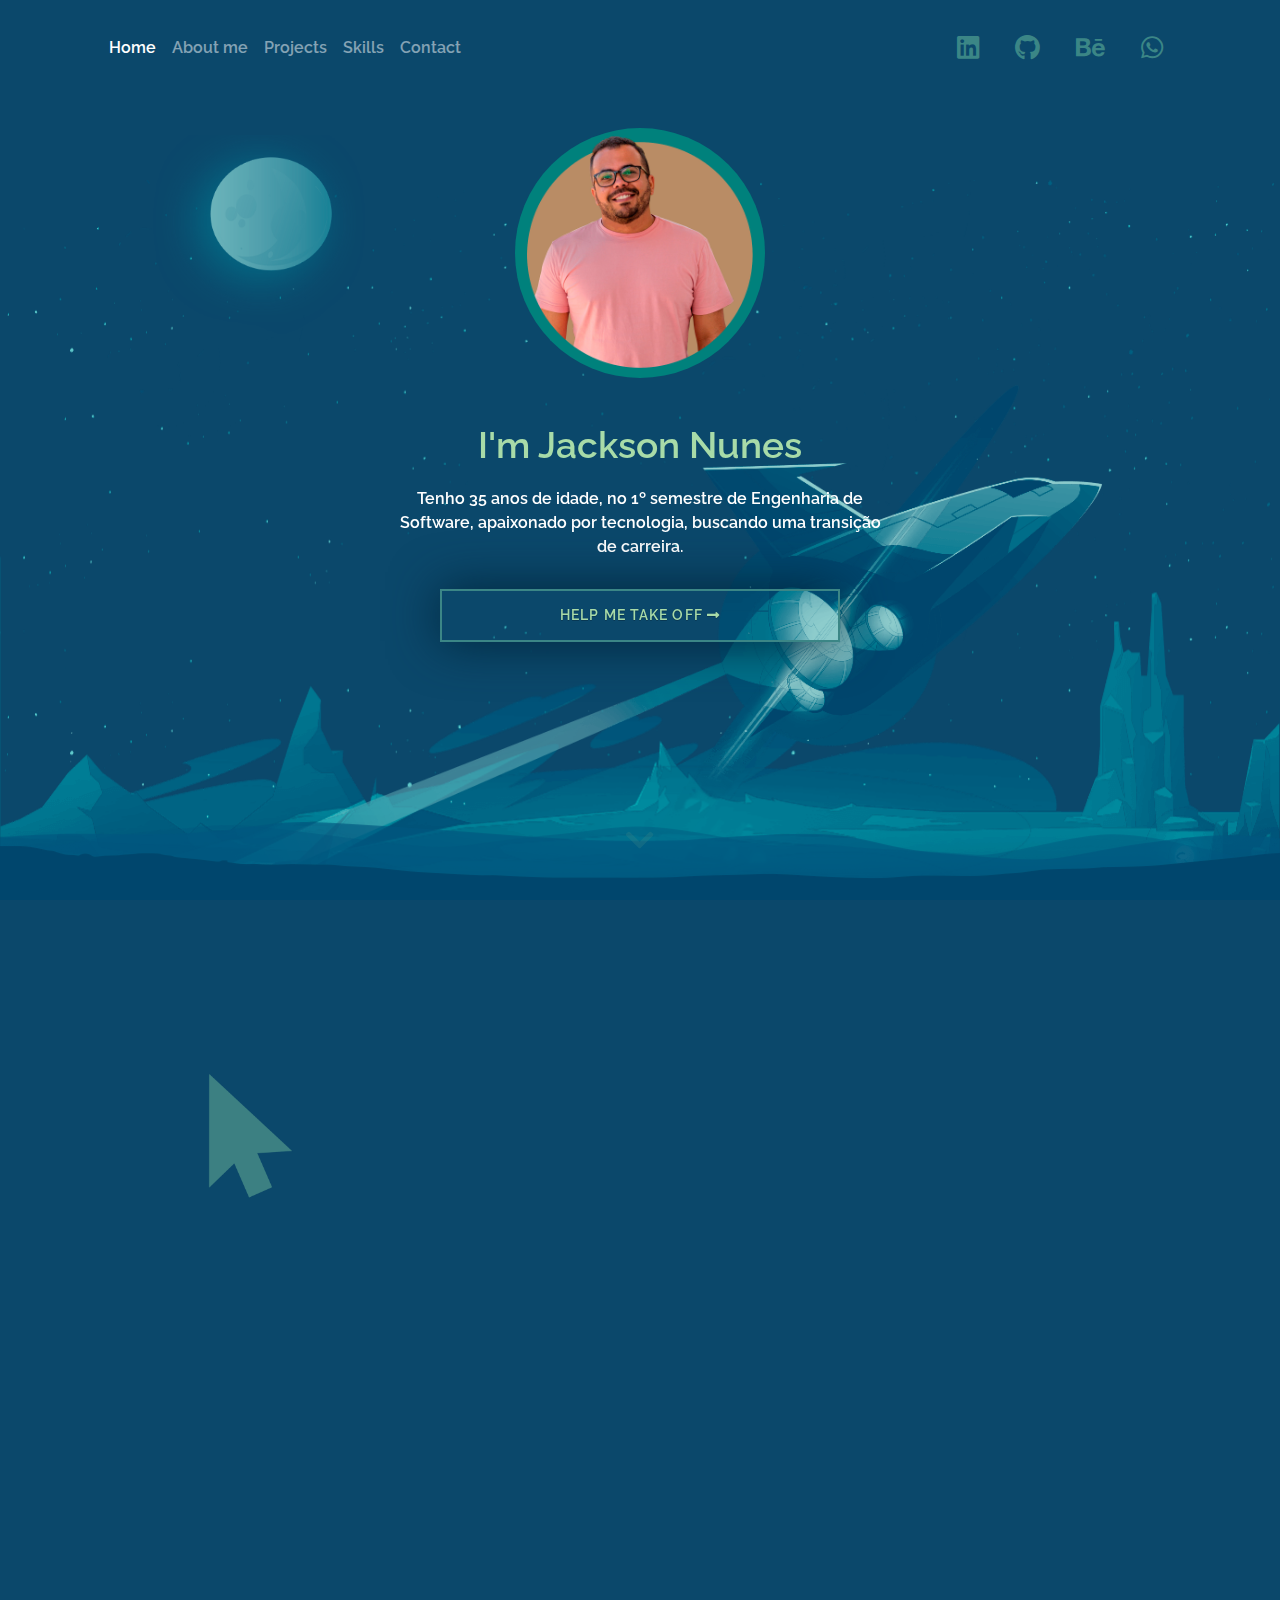
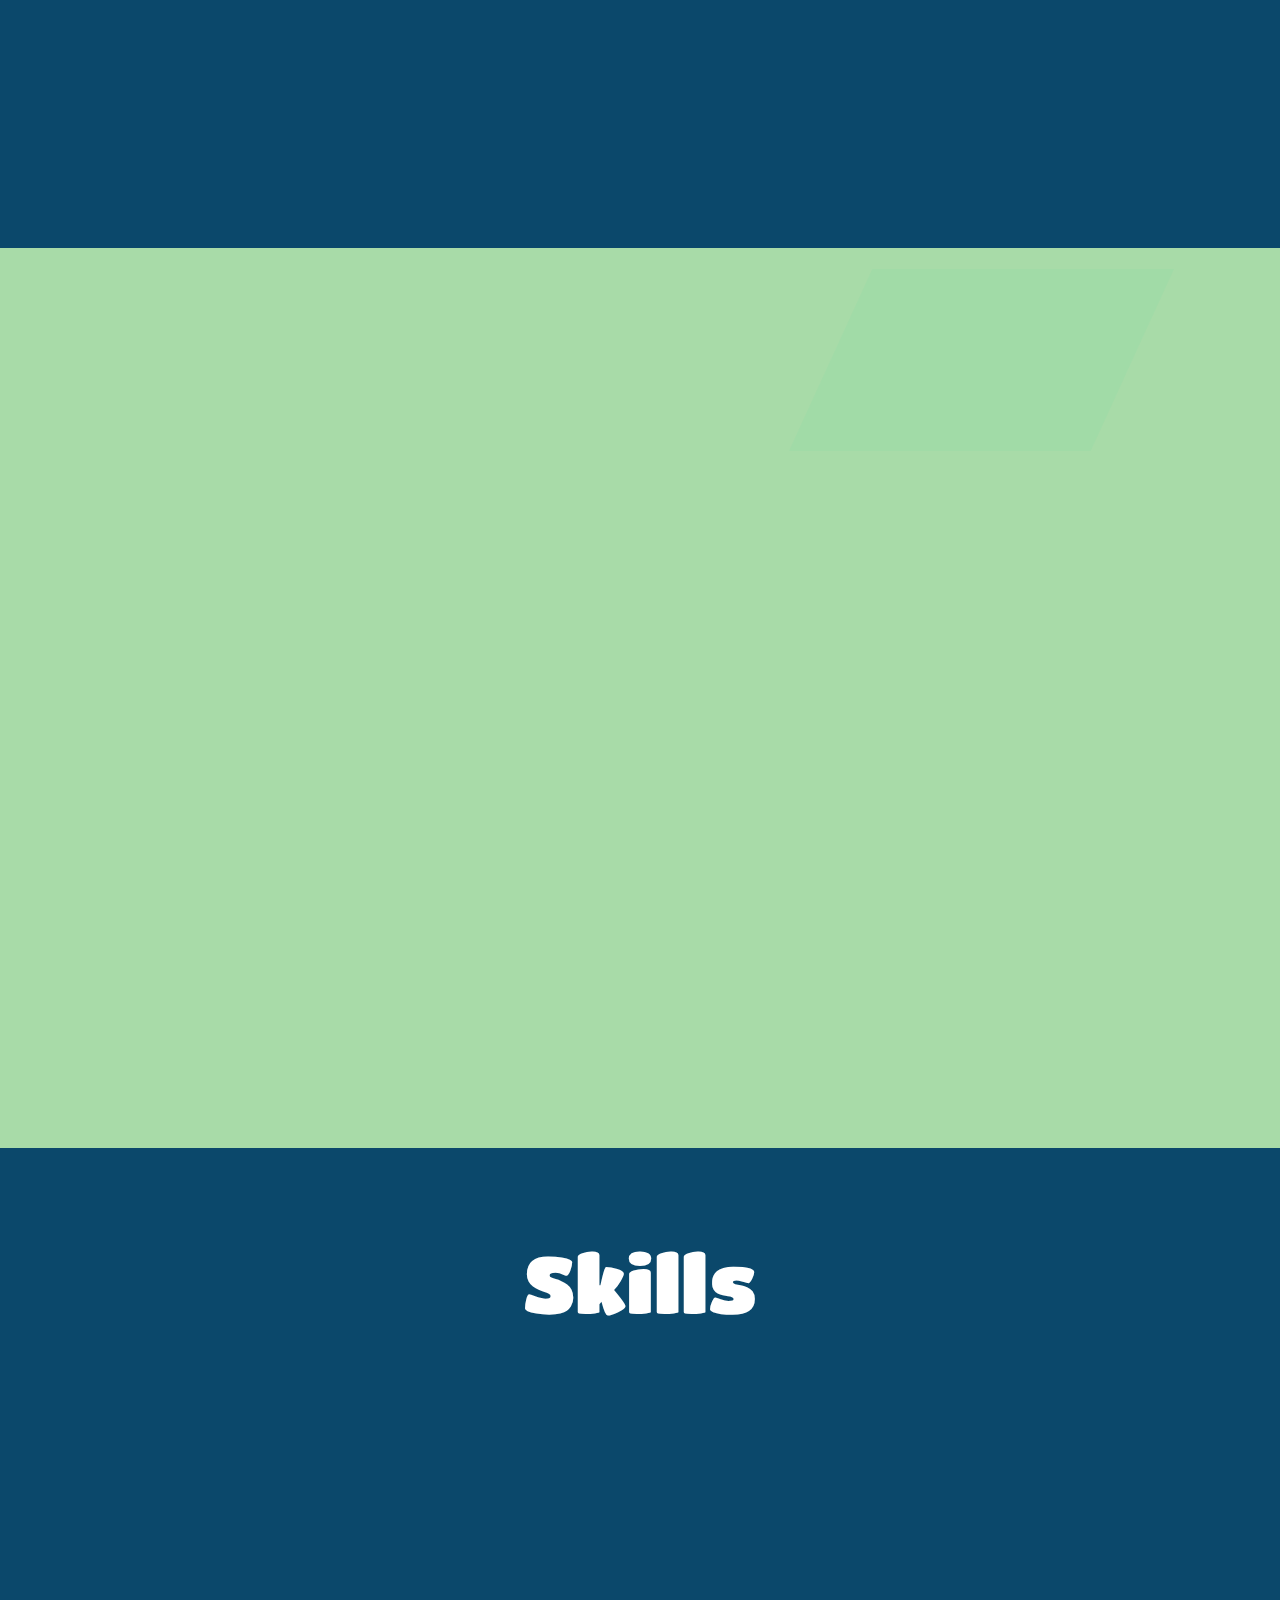
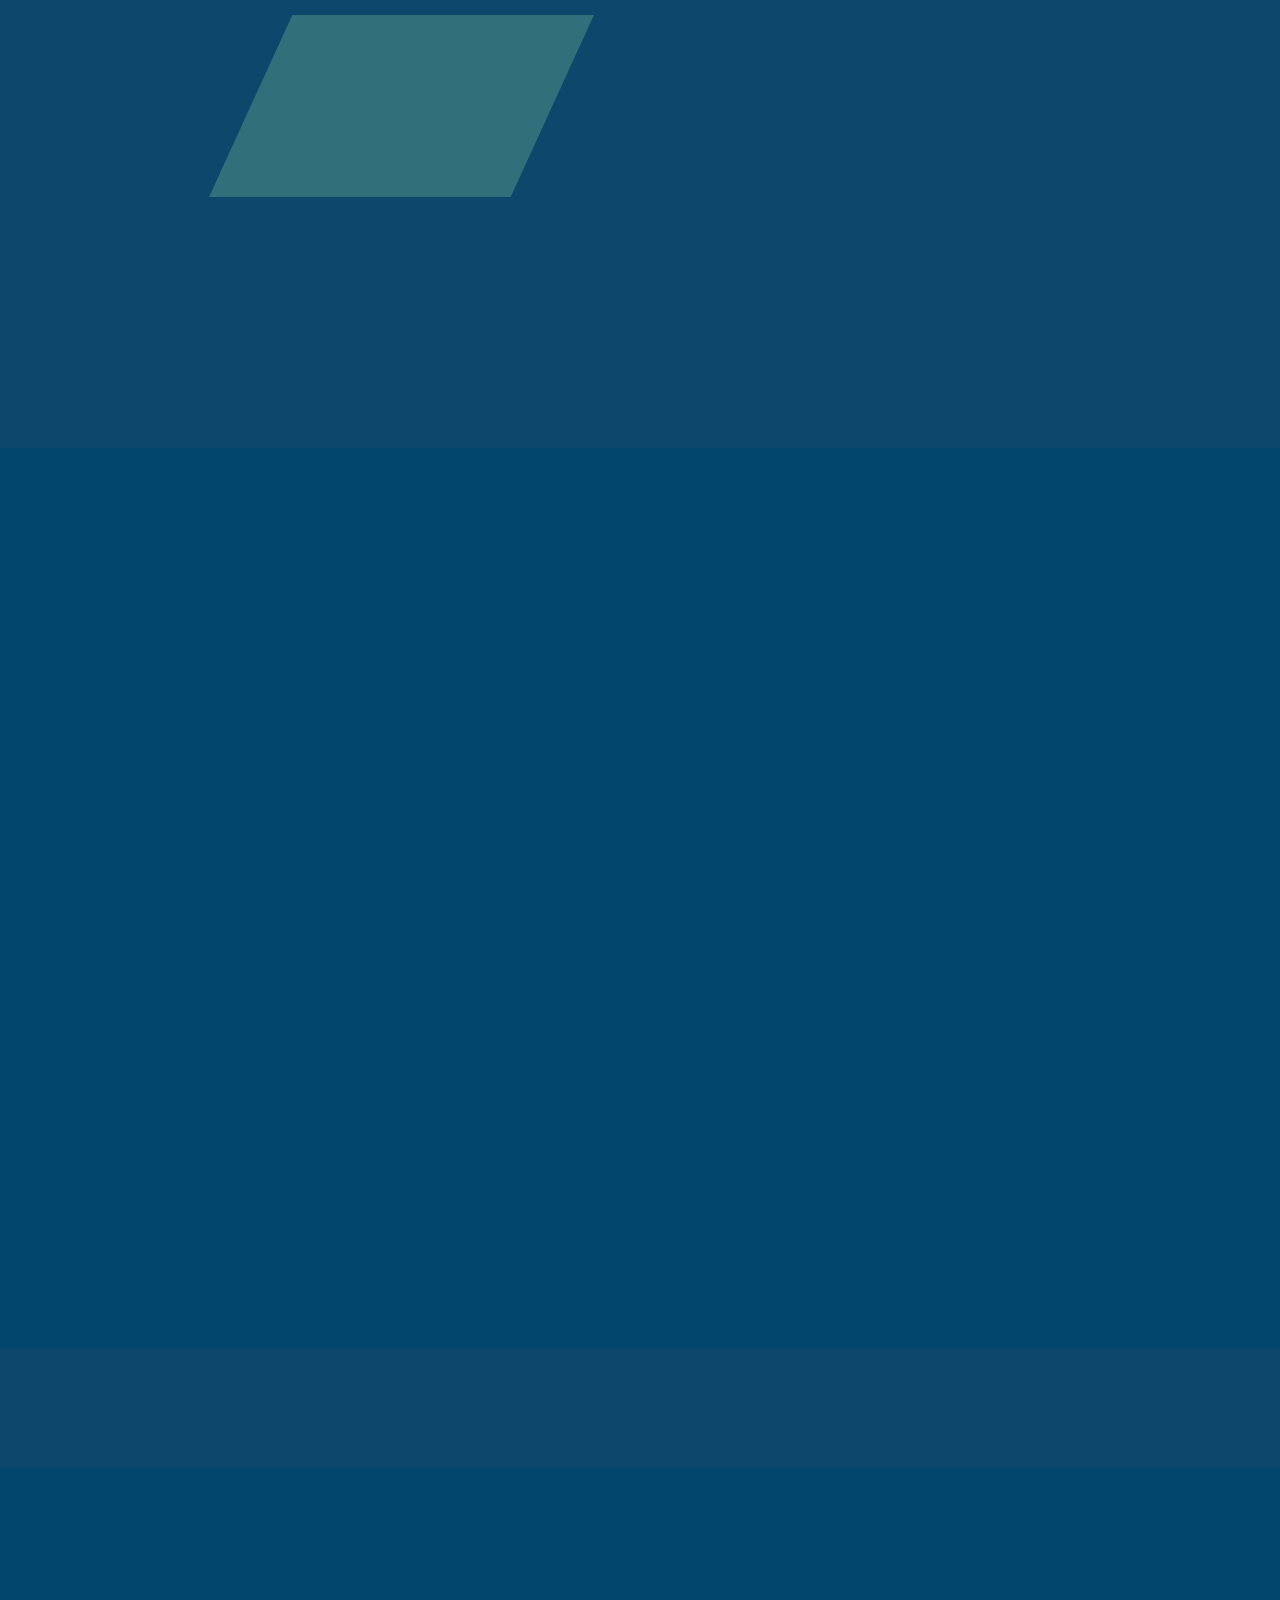
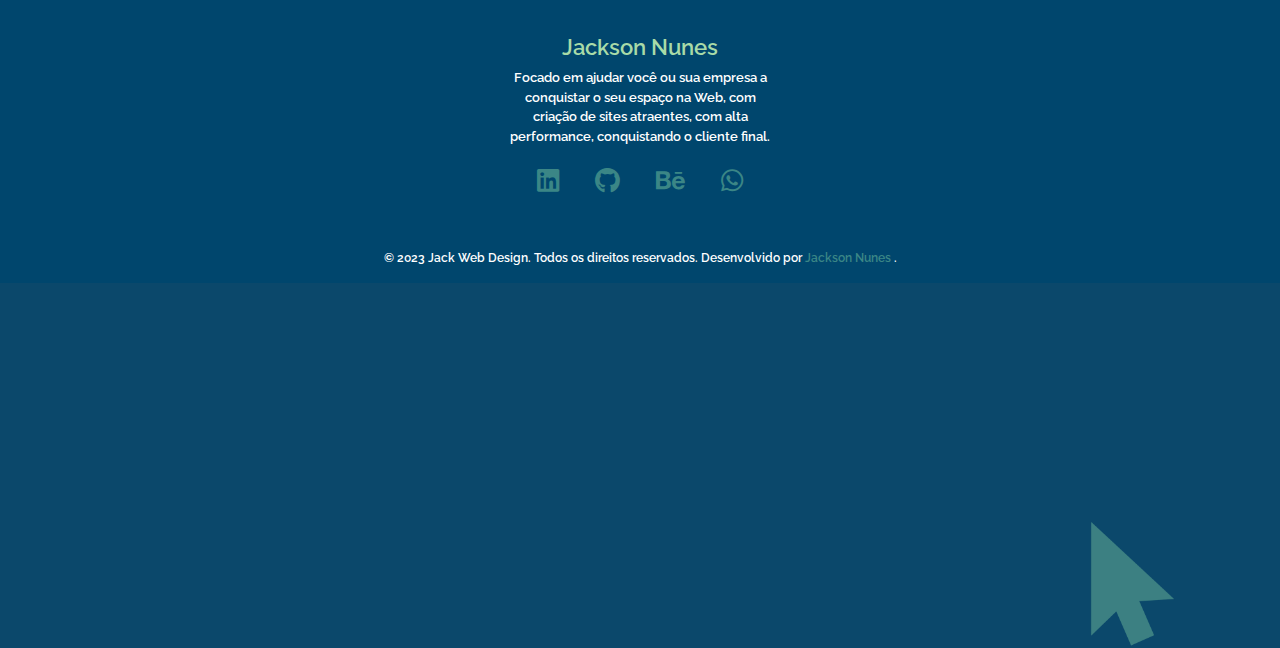
==== index.html @ c5bbc097 "Enviado projeto incial completo do site portfólio" ====
<!DOCTYPE html>
<html lang="pt-BR">

<head>
    <meta charset="UTF-8">
    <meta name="viewport" content="width=device-width, initial-scale=1, shrink-to-fit=no">
    <link rel='stylesheet' href='/assets/css/bootstrap.min.css' type='text/css' media='all' />
    <link rel='stylesheet' href='/assets/css/aos.css' type='text/css' media='all' />
    <link rel='stylesheet' href='/assets/css/style.css' type='text/css' media='all' />
    <link rel='stylesheet' href='/assets/css/all.css' type='text/css' media='all' />
    <script type='text/javascript' src='https://code.jquery.com/jquery-3.3.1.slim.min.js'></script>
    <title>Jackson Nunes - Engenharia de Software - Portfólio</title>
</head>

<body class="home">
    <header id="header" class="com-slider">
        <section class="menu-area">
            <div class="container">
                <nav class="navbar navbar-expand-lg navbar-dark justify-content-center">
                    <button class="navbar-toggler" type="button" data-toggle="collapse" data-target="#navbarNav" aria-controls="navbarNav" aria-expanded="false" aria-label="Alterna navegação">
                  <span class="navbar-toggler-icon"></span>
                </button>
                    <div class="collapse navbar-collapse" id="navbarNav">
                        <ul class="navbar-nav">
                            <li class="nav-item active">
                                <a class="nav-link" href="#">Home <span class="sr-only">(Página atual)</span></a>
                            </li>
                            <li class="nav-item">
                                <a class="nav-link" href="#aboutme">About me</a>
                            </li>
                            <li class="nav-item">
                                <a class="nav-link" href="#projects">Projects</a>
                            </li>
                            <li class="nav-item">
                                <a class="nav-link" href="#skills">Skills</a>
                            </li>
                            <li class="nav-item">
                                <a class="nav-link" href="#contact">Contact</a>
                            </li>
                        </ul>

                    </div>
                    <div class="social-bar text-center d-inline">
                        <a class="social-icons p-3" target="_blank" href="https://www.linkedin.com/in/jaconunes/" title="LinkedIn"><i class="fab fa-linkedin"></i></a>
                        <a class="social-icons p-3" target="_blank" href="https://github.com/jaconunes" title="GitHub"><i class="fab fa-github"></i></a>
                        <a class="social-icons p-3" target="_blank" href="https://www.behance.net/jacksonnunes1" title="Behance"><i class="fab fa-behance"></i></a>
                        <a class="social-icons p-3" target="_blank" href="https://api.whatsapp.com/send?phone=5548991606544&text=Ol%C3%A1!%20Estou%20vindo%20do%20seu%20site.%20Podemos%20conversar?" title="Whatsapp"><i class="fab fa-whatsapp"></i></a>
                    </div>
                </nav>
            </div>

        </section>
    </header>
    <section class="page-vh sec-elementos">
        <div class="container-fluid">
            <div class="row">
                <div class="texto-home">
                    <div class="img-perfil" data-aos="fade-down" data-aos-duration="2000">
                        <img src="/assets/images/perfil.jpg" alt="">
                    </div>
                    <div class="info-perfil text-center" data-aos="fade-top" data-aos-duration="2000">
                        <h2>I'm Jackson Nunes</h2>
                        <p>Tenho 35 anos de idade, no 1º semestre de Engenharia de Software, apaixonado por tecnologia, buscando uma transição de carreira.</p>
                        <a href="#contact" class="contactme-btn btn btn-sm animated-button dark thar-one">Help me take off <i
                            class="fas fa-long-arrow-alt-right"></i>
                        </a>
                    </div>
                </div>
            </div>
        </div>
        <div class="elementos-float d-none d-xl-block">
            <img class="position-absolute w-100 rellax" data-rellax-speed="1" style="right: 0;bottom: 0;left: 0;" src="/assets/images/fundo-2.png" alt="">
            <img class="position-absolute rellax" data-rellax-speed="7" style="width: 90%;left: 5%;bottom: 0;" src="/assets/images/foguete.png" alt="">
            <img class="position-absolute rellax" data-rellax-speed="-5" style="width: 74%;top: 15%;" src="/assets/images/lua.png" alt="">
            <img class="position-absolute w-100" style="bottom: 0" src="/assets/images/fundo-divisor.png" alt="">
        </div>
        <div class="indicador text-white text-center"><a href="#aboutme"><i
                    class="seta white fas fa-chevron-down"></i></a></div>
    </section>
    <section id="aboutme" class="webdesigner page-vh">
        <div class="container">
            <div class="row mt-5" data-aos="fade-up" data-aos-duration="2000">
                <div class="workstation mt-4 col-lg-8 col-12" style="background-image: url(/assets/images/work-station.jpg);background-repeat: no-repeat;background-size: cover;background-position: bottom;">
                </div>
                <div class="info-webdesigner sombra bg-verde h-auto p-5 col-lg-4 col-12">
                    <h2 class="cor-azul" style="line-height: 1;">About Jackson</h2>
                    <div id="slider" class="carousel slide" data-ride="carousel">
                        <ol class="carousel-indicators">
                            <li data-target="#slider" data-slide-to="0" class="active"></li>
                            <li data-target="#slider" data-slide-to="1"></li>
                            <li data-target="#slider" data-slide-to="2"></li>
                            <li data-target="#slider" data-slide-to="3"></li>
                            <li data-target="#slider" data-slide-to="4"></li>
                        </ol>
                        <div class="carousel-inner">
                            <div class="carousel-item active">
                                <h3 class="text-white">1. Old Dream</h3>
                                <p class="cor-azul">Trabalhar com tecnologia é um sonho antigo. De uma forma ou de outra sempre tive algum tipo de contato com códigos, com aquela curiosidade de entender como as coisas funcionam por "baixo dos panos".</p>
                            </div>
                            <div class="carousel-item">
                                <h3 class="text-white">2. Opportunities</h3>
                                <p class="cor-azul">Em 2015, tive a oportunidade de fazer parte de uma formação em Java voltado para a Web, onde tive o primeiro contato com uma linguagem de programação muito utilizada no mercado.</p>
                            </div>
                            <div class="carousel-item">
                                <h3 class="text-white">3. Priorities</h3>
                                <p class="cor-azul">O destino e as circunstâncias daquele momento, após a formação do curso em 2015, acabei mudando de cidade, e o sonho de entrar definitivamente para a área foi deixado de lado. O que me arrependo um tanto hoje em dia.</p>
                            </div>
                            <div class="carousel-item">
                                <h3 class="text-white">4. Experiences</h3>
                                <p class="cor-azul">Acabei abrindo um negócio próprio que durou quase 5 anos, que me trouxe uma certa bagagem com os desafios que tive que enfrentar, e que me ajudou a evoluir como profissional e como pessoa.</p>
                            </div>
                            <div class="carousel-item">
                                <h3 class="text-white">5. Come Back</h3>
                                <p class="cor-azul">Em 2022, aos meus 35 anos, decidi iniciar minha faculdade de Engenharia de Software, e retomar aos estudos de Back End (com Java) e Front End (HTML e CSS).</p>
                            </div>
                            <div class="carousel-item">
                                <h3 class="text-white">5. Career Transition</h3>
                                <p class="cor-azul">Atualmente ainda trabalho como Freelancer, realizando trabalhos de Marketing Digital, Social Media e Fotógrafo, mas buscando uma transição de carreira.</p>
                            </div>
                        </div>
                    </div>
                    <a href="#contact" class="btn btn-sm animated-button thar-one">Contact me <i
                            class="fas fa-long-arrow-alt-right"></i></a>
                </div>
            </div>
        </div>
        <div class="d-none d-xl-block">
            <img class="position-absolute rellax" data-rellax-speed="6" style="z-index: 0;right: 100px;" src="/assets/images/elemento-retangulo.png" alt="">
            <img class="position-absolute rellax" data-rellax-speed="-3" style="width: 10%;left: 185px;bottom: -300px;" src="/assets/images/cursor.png" alt="">
        </div>
    </section>
    <section id="projects" class="page-vh bg-verde pt-5 pb-5">
        <div class="container">
            <div class="row">
                <div class="portfolio cor-azul text-left col-12 p-3" data-aos="fade-right" data-aos-duration="2000">
                    <div class="d-inline portifolio-titulos">
                        <h1>Últimos<br>Projetos</h1>
                    </div>
                    <p class="position-absolute portifolio-decor d-none d-xl-block">Portfólio</p>
                </div>
            </div>
        </div>
        <div class="container-fluid">
            <div class="row">
                <!-- INICIO BLOCO PROJETO -->
                <div class="bloco-posts col-lg-3 col-md-6 col-12">
                    <div class="bg-bloco bg-azul sombra" data-aos="fade-up" data-aos-duration="2000">
                        <div class="destaque-posts" style="background: url(/assets/images/bg-site-portfolio.jpg); background-repeat: no-repeat; background-attachment: scroll; background-position: top; background-size: cover;">
                            <div class="opacidade-azul-linear">
                            </div>
                        </div>
                        <div class="texto-post position-absolute">
                            <div class="post-titulo">
                                <p class="categoria-agenda-image"><a href="#" rel="category tag">Front End / Web Design</a></p>
                                <h2 class="cor-verde">Site Portfólio</h2>
                            </div>
                            <div class="resumo-posts">
                                <p>Utilizando do conhecimento em Web Design e Desenvolvimento Front End, desenvolvi o meu site portfólio utlizando HTML, CSS, alguns frameworks CSS como Bootstrap e bibliotecas CSS/JS para animações.</p>
                                <spam>
                                    <p><a href="/projetos/site-portfolio.html" class="cor-verde">Saiba Mais<i class="fa fa-long-arrow-alt-right" style="padding-left: 5px;"></i></a></p>
                                </spam>
                            </div>
                        </div>
                    </div>
                </div>
                <!-- INICIO BLOCO PROJETO -->
                <!-- INICIO BLOCO PROJETO -->
                <div class="bloco-posts col-lg-3 col-md-6 col-12">
                    <div class="bg-bloco bg-azul sombra" data-aos="fade-up" data-aos-duration="2000">
                        <div class="destaque-posts" style="background: url(/assets/images/wallet-control-inicio.jpg); background-repeat: no-repeat; background-attachment: scroll; background-position: top; background-size: cover;">
                            <div class="opacidade-azul-linear">
                            </div>
                        </div>
                        <div class="texto-post position-absolute">
                            <div class="post-titulo">
                                <p class="categoria-agenda-image"><a href="#" rel="category tag">Back End / Java</a></p>
                                <h2 class="cor-verde">Wallet Control</h2>
                            </div>
                            <div class="resumo-posts">
                                <p>Wallet Control é uma aplicação web desenvolvida na linguagem Java com JSP, sem uso de Frameworks, utilizando o modelo de estrutura MVC, e banco de dados relacional MySQL. Projeto desenvolvido para o Desafio PubFuture da
                                    Pública Tecnologia.
                                </p>
                                <spam>
                                    <p><a href="/projetos/projeto-wallet-control.html" class="cor-verde">Saiba Mais<i class="fa fa-long-arrow-alt-right" style="padding-left: 5px;"></i></a></p>
                                </spam>
                            </div>
                        </div>
                    </div>
                </div>
                <!-- INICIO BLOCO PROJETO -->
                <!-- INICIO BLOCO PROJETO -->
                <div class="bloco-posts col-lg-3 col-md-6 col-12">
                    <div class="bg-bloco bg-azul sombra" data-aos="fade-up" data-aos-duration="2000">
                        <div class="destaque-posts" style="background: url(/assets/images/bg-certificacoes.jpg); background-repeat: no-repeat; background-attachment: scroll; background-position: top; background-size: cover;">
                            <div class="opacidade-azul-linear">
                            </div>
                        </div>
                        <div class="texto-post position-absolute">
                            <div class="post-titulo">
                                <p class="categoria-agenda-image"><a href="#" rel="category tag">Back End / Java</a></p>
                                <h2 class="cor-verde">Certificações</h2>
                            </div>
                            <div class="resumo-posts">
                                <p>Além de ter iniciado a faculdade de Engenharia de Software em 2022, venho buscando conhecimento em plataformas como Udemy e DIO.</p>
                                <spam>
                                    <p><a href="/projetos/certificacoes.html" class="cor-verde">Saiba Mais<i class="fa fa-long-arrow-alt-right" style="padding-left: 5px;"></i></a></p>
                                </spam>
                            </div>
                        </div>
                    </div>
                </div>
                <!-- INICIO BLOCO PROJETO -->

                <div class="bloco-posts col-lg-3 col-md-6 col-12">
                    <a href="/projetos.html">
                        <div class="bg-bloco sombra" data-aos="fade-up" data-aos-duration="2000">
                            <div class="bloco-ver-todos position-center">
                                <h3 class="ver-todos cor-verde text-center">Ver Todos <br><i class="fas fa-long-arrow-alt-right"></i></h3>
                            </div>
                        </div>
                    </a>
                </div>
            </div>
        </div>
    </section>
    <section id="skills" class="perfil page-vh position-center parallax-window" data-parallax="scroll" data-image-src="/assets/images/bg-code.jpg">
        <div class="container-fluid">
            <div class="section-title text-center text-white">
                <h1>Skills</h1>
            </div>
            <div class="row">
                <div class="col-lg-4 col-12" data-aos="fade-up" data-aos-duration="2000">
                    <div class="bloco-skills p-5 text-center">
                        <div class="icon-skill position-center m-auto">
                            <i class="fab fa-java"></i>
                        </div>
                        <div class="info-skills">
                            <h2>Back End / Java</h2>
                            <p>Estruturas Condicionais, Sintaxe, Controles de Fluxo. Com o Java aprendi o conceito de Orientação à Objetos, principalmente em projetos voltados para Web. Venho tentando evoluir com aplicações REST e APIs.</p>
                        </div>
                    </div>
                </div>
                <div class="col-lg-4 col-12" data-aos="fade-up" data-aos-duration="2000">
                    <div class="bloco-skills p-5 text-center">
                        <div class="icon-skill position-center m-auto">
                            <i class="fab fa-html5"></i>
                        </div>
                        <div class="info-skills">
                            <h2>Front End / HTML5 e CSS3</h2>
                            <p>Busquei conhecimento sobre HTML e CSS, assim como alguns frameworks para estilização de páginas, como o Bootstrap. Realizei alguns trabalhos como freelancer na criação de sites institucionais e landing pages utilizando o Wordpress
                                como plataforma base.</p>
                        </div>
                    </div>
                </div>
                <div class="col-lg-4 col-12" data-aos="fade-up" data-aos-duration="2000">
                    <div class="bloco-skills p-5 text-center">
                        <div class="icon-skill position-center m-auto">
                            <i class="fab fa-git"></i>
                        </div>
                        <div class="info-skills">
                            <h2>Git e Versionamento de Código</h2>
                            <p>Com os estudos do Java, acabei tendo contato com o git, e descobrindo como os códigos eram mantidos e evoluidos, armazendados e compartilhados com a comunidade.</p>
                        </div>
                    </div>
                </div>
            </div>
        </div>
    </section>
    <section id="contact" class="sec-vamos-conversar page-vh position-center bg-azul">
        <div class="container">
            <div class="row">
                <div class="text-contact position-center col-lg-8 col-12" data-aos="fade-left" data-aos-duration="2000">
                    <div>
                        <h1 class="vamos-conversar cor-verde">Vamos conversar?</h1>
                        <p>Envie uma mensagem com alguma dúvida e em breve retorno.</p>
                    </div>
                </div>
                <div class="form-contact col-lg-4 col-12 text-center" data-aos="fade-right" data-aos-duration="2000">
                    <a href="https://api.whatsapp.com/send?phone=5548991606544&text=Ol%C3%A1!%20Estou%20vindo%20do%20seu%20site.%20Podemos%20conversar?">
                        <i class="fab fa-whatsapp"></i>
                        <p>Fale comigo pelo Whatsapp!</p>
                    </a>
                    <p>ou</p>
                    <a href="mailto:jacksonnunes.bnu@gmail.com">
                        <i class="fas fa-envelope"></i>
                        <p>Envie-me um e-mail!</p>
                    </a>
                </div>
            </div>
        </div>
        <div class="d-none d-xl-block">
            <img class="position-absolute rellax" data-rellax-speed="-2" style="z-index: 0;left: 200px;bottom: 1030px;" src="/assets/images/elemento-retangulo.png" alt="">
            <img class="position-absolute rellax" data-rellax-speed="4" style="z-index: 0;bottom: -900px;right: 85px;width: 10%;" src="/assets/images/cursor.png" alt="">
        </div>
    </section>
    <footer class="bg-azul">
        <section class="info-footer">
            <div class="container">
                <div class="row">
                    <div class="m-auto col-12 text-center perfil-footer">
                        <div class="img-perfil-footer" data-aos="fade-down" data-aos-duration="2000">
                            <img src="/assets/images/perfil.jpg" alt="">
                        </div>
                        <h4 class="cor-verde pt-3">Jackson Nunes</h4>
                        <p style="font-size: 13px;">Focado em ajudar você ou sua empresa a conquistar o seu espaço na Web, com criação de sites atraentes, com alta performance, conquistando o cliente final.</p>
                        <div class="footer-social">
                            <div class="text-center d-inline">
                                <a class="social-icons p-3" target="_blank" href="https://www.linkedin.com/in/jaconunes/" title="LinkedIn"><i class="fab fa-linkedin"></i></a>
                                <a class="social-icons p-3" target="_blank" href="https://github.com/jaconunes" title="GitHub"><i class="fab fa-github"></i></a>
                                <a class="social-icons p-3" target="_blank" href="https://www.behance.net/jacksonnunes1" title="Behance"><i class="fab fa-behance"></i></a>
                                <a class="social-icons p-3" target="_blank" href="https://api.whatsapp.com/send?phone=5548991606544&text=Ol%C3%A1!%20Estou%20vindo%20do%20seu%20site.%20Podemos%20conversar?" title="Whatsapp"><i class="fab fa-whatsapp"></i></a>
                            </div>
                        </div>
                    </div>
                </div>
            </div>
            <div class="container">
                <div class="row">
                    <div class="copyright col-12 text-center mt-5">
                        <p>© 2023 Jack Web Design. Todos os direitos reservados. Desenvolvido por
                            <spam>
                                <a href="/">Jackson Nunes</a>
                            </spam>.</p>
                    </div>
                </div>
            </div>
        </section>
    </footer>
    <script type='text/javascript' src='/assets/js/bootstrap.min.js' id='bootstrap-js-js'></script>
    <script type='text/javascript' src='/assets/js/aos.js' id='aos-js-js'></script>
    <script type='text/javascript' src='/assets/js/aosinit.js' id='aosinit-js-js'></script>
    <script type='text/javascript' src='/assets/js/rellax.min.js' id='rellax-js-js'></script>
    <script type='text/javascript' src='/assets/js/rellaxinit.js' id='rellaxinit-js-js'></script>
    <script type='text/javascript' src='/assets/js/parallax.min.js' id='parallax-js-js'></script>
</body>

</html>
---- assets/css/style.css ----
@font-face {
    font-family: Raleway;
    src: url(../fonts/Raleway-SemiBold.ttf)
}

@font-face {
    font-family: 'Titan One';
    src: url(../fonts/TitanOne-Regular.ttf)
}

html {
    scroll-behavior: smooth
}

body,
html {
    font-family: Raleway, sans-serif;
    scroll-behavior: smooth;
}

.home {
    background-color: #0b486b;
}

h1 {
    font-family: 'Titan One', cursive;
    font-size: 145pt;
    margin-top: 0;
    text-align: center;
    text-transform: capitalize
}

h2 {
    font-family: Raleway, sans-serif;
    font-size: 45pt;
    margin-top: 0;
    font-weight: 700;
    text-transform: capitalize;
    color: #3b8686
}

h3 {
    font-family: Raleway, sans-serif;
    font-size: 30px;
    margin-top: 20px;
    font-weight: 700;
    text-transform: capitalize;
    color: #fff;
}

h4 {
    font-family: Raleway, sans-serif;
    font-size: 22px;
    margin-top: 0
}

p {
    font-size: 1rem;
    color: #fff
}

a {
    color: #3b8686;
    font-weight: 700
}

a:hover {
    color: #fff;
    text-decoration: none;
    -webkit-transition: all .3s;
    -webkit-transition: all 1.3s;
    transition: all 1.3s
}

spam {
    font-weight: 600
}

ul {
    list-style: none;
    padding: 0;
    margin: 0;
    color: #fff;
}

.img-fluid {
    padding: 20px;
}

.cor-azul {
    color: #0b486b
}

.cor-azul-claro {
    color: #3b8686
}

.cor-verde {
    color: #a8dba8
}

.bg-azul {
    background-color: #00466d
}

.opacidade-azul {
    background-color: #00466db3
}

.bg-verde {
    background-color: #a8dba8
}

.carousel {
    margin-top: 30px;
}

.carousel-indicators {
    top: 80%;
}

.carousel-item {
    height: 280px;
}

a.animated-button:link,
a.animated-button:visited {
    position: relative;
    display: block;
    margin: 30px auto 0;
    padding: 14px 15px;
    color: #fff;
    font-size: 14px;
    font-weight: 700;
    text-align: center;
    text-decoration: none;
    text-transform: uppercase;
    overflow: hidden;
    letter-spacing: .08em;
    border-radius: 0;
    text-shadow: 0 0 1px rgba(0, 0, 0, .2), 0 1px 0 rgba(0, 0, 0, .2);
    -webkit-transition: all 1s ease;
    transition: all 1s ease
}

a.animated-button:link:after,
a.animated-button:visited:after {
    content: "";
    position: absolute;
    height: 0%;
    left: 50%;
    top: 50%;
    width: 150%;
    z-index: -1;
    -webkit-transition: all .75s ease 0s;
    transition: all .75s ease 0s
}

a.animated-button:link:hover,
a.animated-button:visited:hover {
    color: #fff;
    text-shadow: none
}

a.animated-button:link:hover:after,
a.animated-button:visited:hover:after {
    height: 450%
}

a.animated-button:link,
a.animated-button:visited {
    position: relative;
    display: block;
    margin: 30px auto 0;
    padding: 14px 15px;
    color: #fff;
    font-size: 14px;
    border-radius: 0;
    font-weight: 700;
    text-align: center;
    text-decoration: none;
    text-transform: uppercase;
    overflow: hidden;
    letter-spacing: .08em;
    text-shadow: 0 0 1px rgba(0, 0, 0, .2), 0 1px 0 rgba(0, 0, 0, .2);
    -webkit-transition: all 1s ease;
    transition: all 1s ease
}

a.animated-button.thar-one {
    color: #0b486b;
    cursor: pointer;
    display: block;
    position: relative;
    border: 2px solid #00466d;
    -webkit-transition: all .4s cubic-bezier(.215, .61, .355, 1) 0s;
    transition: all .4s cubic-bezier(.215, .61, .355, 1) 0s
}

a.animated-button.thar-one:hover {
    color: #a8dba8!important;
    background-color: #0b486b;
    text-shadow: none
}

a.animated-button.dark.thar-one {
    color: #a8dba8;
    cursor: pointer;
    display: block;
    position: relative;
    border: 2px solid #3b8686;
    -webkit-box-shadow: 0 0 50px 0 rgb(0 38 60);
    box-shadow: 0 0 50px 0 rgb(0 38 60);
    -webkit-transition: all .4s cubic-bezier(.215, .61, .355, 1) 0s;
    transition: all .4s cubic-bezier(.215, .61, .355, 1) 0s
}

a.animated-button.dark.thar-one:hover {
    color: #0b486b!important;
    background-color: #a8dba8;
    border: 2px solid #a8dba8;
    text-shadow: none
}

a.animated-button.thar-one:hover:before {
    bottom: 0;
    top: auto;
    height: 100%
}

.info-footer {
    margin: 120px 0
}

.menu-menu-rodape-container ul li a {
    line-height: 35px
}

.menu-area {
    height: 0;
}

.navbar {
    top: 20px;
    z-index: 1;
}

.pum-content.popmake-content {
    height: 100%!important
}

.pum-container.popmake {
    height: 100%!important;
    top: 0!important;
    left: 0!important
}

.icons-footer {
    font-size: 1.5rem;
    padding-right: 12px;
    margin-top: 10px
}

.icon-skill {
    background: #a8dba8;
    border-radius: 50%;
    width: 200px;
    height: 200px;
}

.icon-skill i {
    font-size: 100px;
    color: #00466d;
}

.info-skills h2 {
    color: #fff;
    font-size: 30px;
    padding: 20px 20px;
}

.section-title h1 {
    font-size: 5rem;
}

.form-contact i {
    text-align: center;
    font-size: 8rem;
    padding: 20px;
}

.form-contact a {
    text-align: center;
}

.img-perfil-footer {
    max-width: 150px;
    margin: auto;
}

.img-perfil-footer img {
    border-radius: 50%;
}

.perfil-footer {
    max-width: 300px;
}

.logo-menu-popup {
    margin-top: 5.5rem!important;
    line-height: 1
}

.logo-menu-popup h1 {
    font-size: 60pt
}

.logo-menu-popup h2 {
    font-size: 20pt
}

.menu ul li a {
    font-family: 'Titan One', cursive;
    font-size: 40px;
    margin: 30px
}

.social-icons {
    font-size: 1.6rem
}

.menu-area {
    z-index: 99
}

.pum-theme-17 .pum-container,
.pum-theme-lightbox .pum-container {
    border: 0
}

.elementos-home {
    height: 100vh;
    z-index: 10
}

.page-vh {
    height: 100vh
}

.construcao h1 {
    font-size: 5rem;
    color: #a8dba8
}

.construcao p {
    font-size: 2rem;
    text-align: center
}

.erro-404 {
    margin-top: 150px;
}

.titulo-404 {
    font-size: 7rem;
}

.page-404 {
    background: url(../images/lost-astronaut.jpg);
    background-size: cover;
    background-position: right bottom;
    background-attachment: fixed;
}

.texto-home {
    margin: 10% auto;
    z-index: 10;
    max-width: 500px
}

.sec-elementos {
    z-index: 5
}

.elementos-float {
    margin-top: -670px;
    z-index: 0
}

.border-img {
    border: 5px solid #a8dba8
}

.workstation {
    height: 800px
}

.logo-menu-popup {
    width: 360px;
    margin: auto
}

.text-menu-popup h1 {
    font-size: 7rem
}

.text-menu-popup h2 {
    font-size: 2.5rem
}

.cli-bar-popup.cli-modal-content {
    left: 15%!important
}

.info-webdesigner {
    margin-left: -75px;
    margin-top: 11rem
}

.sombra {
    -webkit-box-shadow: 0 0 50px 0 rgb(0 0 0 / 50%);
    box-shadow: 0 0 50px 0 rgb(0 0 0 / 50%)
}

.portfolio {
    margin-top: 30px
}

.portfolio h1 {
    font-size: 5rem;
    text-align: left;
    line-height: 1
}

.titulo-single {
    height: auto
}

.bloco-posts {
    max-height: 100%;
    margin-top: 20px;
    z-index: 1;
}

.bg-bloco {
    margin: 0 15px;
    height: 100%;
    overflow: hidden
}

.destaque-posts {
    height: 500px;
    width: 415.75px;
    -webkit-transition: all .5s ease;
    transition: all .5s ease
}

.destaque-posts:hover {
    -webkit-transform: scale(1.2);
    transform: scale(1.2)
}

.opacity {
    width: 100%;
    height: 100%;
    background: -webkit-gradient(linear, left bottom, left top, from(rgb(0 70 109 / 98%)), to(rgb(59 134 134 / 0)));
    background: linear-gradient(to top, rgb(0 70 109 / 98%), rgb(59 134 134 / 0))
}

.opacidade-azul-linear {
    width: 100%;
    height: 100%;
    background: -webkit-gradient(linear, left bottom, left top, from(rgb(0 70 109)), to(rgb(59 134 113 / 50%)));
    background: linear-gradient(to top, rgb(0 70 109), rgb(59 134 113 / 50%))
}

.texto-post {
    padding: 10px;
    text-align: center;
    bottom: 20px
}

.post-titulo {
    margin: auto;
    padding-top: 15px;
    color: #fff;
    max-width: 80%
}

.info-post-footer h4 {
    font-size: 1.1rem
}

.post-titulo a:hover {
    color: #fff
}

.post-titulo h2 {
    line-height: 2.3rem;
    font-size: 2.2rem
}

.categoria-agenda-image {
    text-align: center
}

.categoria-agenda-image a {
    color: #fff;
    border: 2px solid #fff;
    height: 25px;
    width: 150px;
    margin: 0 auto;
    text-transform: uppercase;
    padding: 8px;
    letter-spacing: 3px;
    font-size: 10px;
    line-height: 2.5rem
}

.data-posts p {
    color: #a8dba8;
    text-transform: uppercase;
    font-size: 12px;
    letter-spacing: 4px;
    text-align: center
}

.categoria-post {
    text-align: center
}

.categoria-post a {
    color: #fff;
    border: 2px solid #fff;
    height: 25px;
    width: 150px;
    margin: 0 auto;
    text-transform: uppercase;
    padding: 8px;
    letter-spacing: 3px;
    font-size: 10px;
    line-height: 2.5rem
}

.resumo-posts {
    color: #fff;
    padding: 0 20px 20px
}

.titles {
    font-size: 4.5rem;
    max-width: 80%;
    margin: 0 auto
}

.titles:after {
    content: '';
    border-bottom: 5px solid #a8dba8;
    padding: 5px;
    content: '';
    width: 180px;
    height: 16px;
    display: block;
    margin: 0 auto
}

.data-posts {
    margin-top: 15px
}

.resumo-posts a:hover {
    color: #a8dba8
}

.resumo-posts p {
    font-size: 13px
}

.indicador {
    position: absolute;
    right: 0;
    bottom: 35px;
    left: 0;
    z-index: 1030;
    font-size: 2rem
}

.seta {
    -webkit-transform: scale(1);
    transform: scale(1);
    -webkit-animation: pulse-white 2s infinite;
    animation: pulse-white 2s infinite
}

.seta.white {
    -webkit-box-shadow: 0 0 0 0 #fff;
    box-shadow: 0 0 0 0 #fff;
    -webkit-animation: pulse-white 2s infinite;
    animation: pulse-white 2s infinite;
    padding: 7px;
    opacity: 30%
}

@-webkit-keyframes pulse-white {
    0% {
        -webkit-transform: scale(.95);
        transform: scale(.95);
        -webkit-box-shadow: 0 0 0 0 rgba(255, 255, 255, .7);
        box-shadow: 0 0 0 0 rgba(255, 255, 255, .7)
    }
    70% {
        -webkit-transform: scale(1);
        transform: scale(1);
        -webkit-box-shadow: 0 0 0 10px rgba(255, 255, 255, 0);
        box-shadow: 0 0 0 10px rgba(255, 255, 255, 0)
    }
    100% {
        -webkit-transform: scale(.95);
        transform: scale(.95);
        -webkit-box-shadow: 0 0 0 0 rgba(255, 255, 255, 0);
        box-shadow: 0 0 0 0 rgba(255, 255, 255, 0)
    }
}

@keyframes pulse-white {
    0% {
        -webkit-transform: scale(.95);
        transform: scale(.95);
        -webkit-box-shadow: 0 0 0 0 rgba(255, 255, 255, .7);
        box-shadow: 0 0 0 0 rgba(255, 255, 255, .7)
    }
    70% {
        -webkit-transform: scale(1);
        transform: scale(1);
        -webkit-box-shadow: 0 0 0 10px rgba(255, 255, 255, 0);
        box-shadow: 0 0 0 10px rgba(255, 255, 255, 0)
    }
    100% {
        -webkit-transform: scale(.95);
        transform: scale(.95);
        -webkit-box-shadow: 0 0 0 0 rgba(255, 255, 255, 0);
        box-shadow: 0 0 0 0 rgba(255, 255, 255, 0)
    }
}

.zoom {
    -webkit-transition: -webkit-transform .9s;
    transition: -webkit-transform .9s;
    transition: transform .9s;
    transition: transform .9s, -webkit-transform .9s;
    transition: transform .9s, -webkit-transform .9s
}

.zoom:hover {
    -webkit-transform: scale(.9);
    transform: scale(.9)
}

.custom-logo {
    width: 30%
}

.portifolio-decor {
    font-size: 14rem;
    margin-top: -185px;
    text-transform: uppercase;
    font-weight: 900;
    letter-spacing: -14px;
    opacity: 25%;
    z-index: 0;
    right: 350px;
    mix-blend-mode: color-burn
}

.portifolio-titulos {
    z-index: 10
}

.ver-todos {
    font-size: 3rem
}

.bloco-ver-todos:hover {
    -webkit-transform: scale(1.2);
    transform: scale(1.2)
}

.img-perfil {
    max-width: 250px;
    margin: auto;
}

.img-perfil img {
    border-radius: 50%;
}

.info-perfil h1 {
    font-size: 7rem;
    line-height: 1;
    text-align: left;
    color: #fff
}

.info-perfil h2 {
    font-size: 2.3rem;
    color: #a8dba8;
    margin-top: 45px;
    margin-bottom: 20px
}

.divisor-line {
    width: 50%;
    border-bottom: 5px solid #a8dba8;
    padding: 5px;
    margin-left: -60px
}

.bloco-ver-todos {
    background: url(../images/bg-code.jpg);
    background-attachment: scroll;
    background-size: cover;
    background-repeat: no-repeat;
    background-position: center center;
    -webkit-transition: all .5s ease;
    transition: all .5s ease;
    height: 100%
}

.wpcf7-form .wpcf7-text,
.wpcf7-form .wpcf7-textarea {
    background-color: transparent;
    border-bottom: 2px solid #a8dba8;
    border-top: 1px solid transparent;
    border-left: 1px solid transparent;
    border-right: 1px solid transparent;
    outline: 0;
    -webkit-transition: .4s border;
    transition: .4s border
}

.wpcf7 input[type=submit] {
    margin-top: 20px
}

.wpcf7 label {
    font-size: 1rem
}

.wpcf7 input[type=date],
.wpcf7 input[type=email],
.wpcf7 input[type=tel],
.wpcf7 input[type=text],
.wpcf7 textarea,
.wpcf7-select {
    border-bottom: 2px solid #a8dba8;
    width: 100%;
    padding: 10px;
    color: #3b8686
}

.wpcf7 input[type=submit] {
    background: #0b486b;
    border: 2px solid #a8dba8;
    color: #fff;
    text-transform: uppercase;
    width: initial;
    font-weight: 700;
    padding: 12px 30px 12px 30px
}

.wpcf7 input[type=submit]:hover {
    color: #0b486b!important;
    background-color: #a8dba8;
    text-shadow: none;
    -webkit-transition: all .3s;
    -webkit-transition: all 1.3s;
    transition: all 1.3s
}

.wpcf7-response-output {
    color: #fff;
    font-size: 12px;
    padding: 15px
}

.size-auto,
.size-full,
.size-large,
.size-medium,
.size-thumbnail,
img {
    max-width: 100%;
    height: auto
}

.parallax-window {
    min-height: 380px;
    background: 0 0
}

.transparente {
    opacity: 0
}

.mt-15 {
    margin-top: 12rem!important
}

.position-center {
    display: -webkit-box;
    display: -ms-flexbox;
    display: flex;
    -webkit-box-align: center;
    -ms-flex-align: center;
    align-items: center;
    -webkit-box-pack: center;
    -ms-flex-pack: center;
    justify-content: center;
    position: relative
}

.container-fluid {
    padding: 0
}

.overlay-header {
    background: -webkit-gradient(linear, left bottom, left top, from(rgb(0 70 109)), to(rgb(59 134 134 / 49%)));
    background: linear-gradient(to top, rgb(0 70 109), rgb(59 134 134 / 49%));
    height: 430px
}

.sombra-inferior {
    height: 100%;
    position: absolute;
    top: 0;
    left: 0;
    width: 100%;
    z-index: 200;
    background: -webkit-gradient(linear, left bottom, left top, from(rgba(0, 0, 0, .77)), to(rgba(0, 0, 0, 0)));
    background: linear-gradient(to top, rgba(0, 0, 0, .77), rgba(0, 0, 0, 0))
}

#primary,
.area-cardapio,
.area-conteudo,
.area-encantador,
.area-reservas {
    padding: 4rem 0
}

.sidebar {
    background: #f6e497;
    padding: 20px;
    margin: 0 0 30px
}

.vamos-conversar {
    font-size: 6rem;
    text-align: left;
    line-height: 1
}

.tags-post-single {
    text-align: center
}

.tags-post-single a {
    color: #fff;
    border: 2px solid #fff;
    height: 25px;
    width: 150px;
    margin: 0 auto;
    text-transform: uppercase;
    padding: 8px;
    letter-spacing: 3px;
    font-size: 10px;
    line-height: 2.5rem
}

.social-share {
    text-align: center;
    margin-top: 40px
}

.botao-voltar-single {
    color: #fff;
    border: 2px solid #fff;
    height: 35px;
    width: 150px;
    margin: 0 auto;
    text-transform: uppercase;
    padding: 15px 31px;
    letter-spacing: 3px;
    font-size: 13px;
    line-height: 2.5rem
}

.botao-voltar {
    text-align: center;
    margin: 60px 0
}

.contactme-btn {
    width: 80%;
}

.barra-post-single {
    margin-top: 75px
}

.titulo-paginas {
    padding-top: 120px
}

.copyright p {
    font-size: 12px
}

.bloco-logo {
    max-width: 30%
}

.destaque-posts-featured {
    height: 200px
}

.title-eventos-bar {
    padding: 5px;
    max-width: 80%;
    margin: -65px auto
}

.title-eventos-bar a {
    color: #fff
}

.title-eventos-bar h2 {
    font-size: 1.5rem;
    text-align: center;
    margin: 15px 0
}

.featured {
    margin: 40px 0
}

@media (min-width:320px) and (max-width:599px) {
    .titulo-404 {
        font-size: 5.8rem;
        line-height: 82px;
    }
    .page-404 {
        background: url(../images/lost-astronaut-responsivo.jpg);
        background-attachment: scroll;
        background-repeat: no-repeat;
        background-position: center top;
        background-size: 100%;
    }
    .construcao h1 {
        font-size: 3rem
    }
    .construcao p {
        font-size: 1rem
    }
    .texto-home {
        margin: 25% auto 0 auto
    }
    .texto-home h1 {
        font-size: 8rem
    }
    .texto-home h2 {
        font-size: 3rem
    }
    .info-perfil h1 {
        font-size: 5rem
    }
    .vamos-conversar {
        font-size: 3rem
    }
    .workstation {
        height: 250px
    }
    .info-webdesigner {
        margin-left: 0;
        margin-top: 0
    }
    .page-vh {
        height: auto
    }
    .page-vh.sec-elementos {
        height: 100vh
    }
    .webdesigner {
        margin: 20px 0
    }
    .portfolio h1 {
        font-size: 4rem
    }
    .bloco-ver-todos {
        height: 250px
    }
    .perfil {
        padding: 40px 0
    }
    .divisor-line {
        margin-left: 0
    }
    .img-perfil {
        margin-bottom: 30px
    }
    .sec-vamos-conversar {
        padding: 40px 0
    }
    .titles {
        font-size: 3.5rem
    }
    .custom-logo {
        width: 50%
    }
    .bloco-logo {
        max-width: 100%
    }
    .logo-menu-popup {
        width: 50%
    }
    .menu-area-special {
        background-attachment: scroll!important
    }
    .info-webdesigner h2 {
        font-size: 3rem
    }
    .text-menu-popup h1 {
        font-size: 5rem
    }
    .text-menu-popup h2 {
        font-size: 2rem
    }
    .social-icons {
        font-size: 1.5rem
    }
    .social-bar {
        width: 100%;
        margin-top: 20px;
    }
    .cli-bar-popup.cli-modal-content {
        left: 40%!important
    }
    .logo-menu-popup {
        margin-top: 3.5rem!important
    }
}

@media (min-width:600px) and (max-width:799px) {
    .info-webdesigner {
        margin-left: 0;
        margin-top: 0
    }
    .workstation {
        height: 450px
    }
    .page-vh {
        height: auto
    }
    .sec-elementos.page-vh {
        height: 100vh
    }
    .webdesigner {
        padding: 40px 0
    }
    .perfil {
        padding: 40px 0
    }
    .divisor-line {
        margin-left: 0
    }
    .img-perfil {
        margin-bottom: 30px
    }
    .sec-vamos-conversar {
        padding: 40px 0
    }
    .menu-area-special {
        background-attachment: scroll!important
    }
}
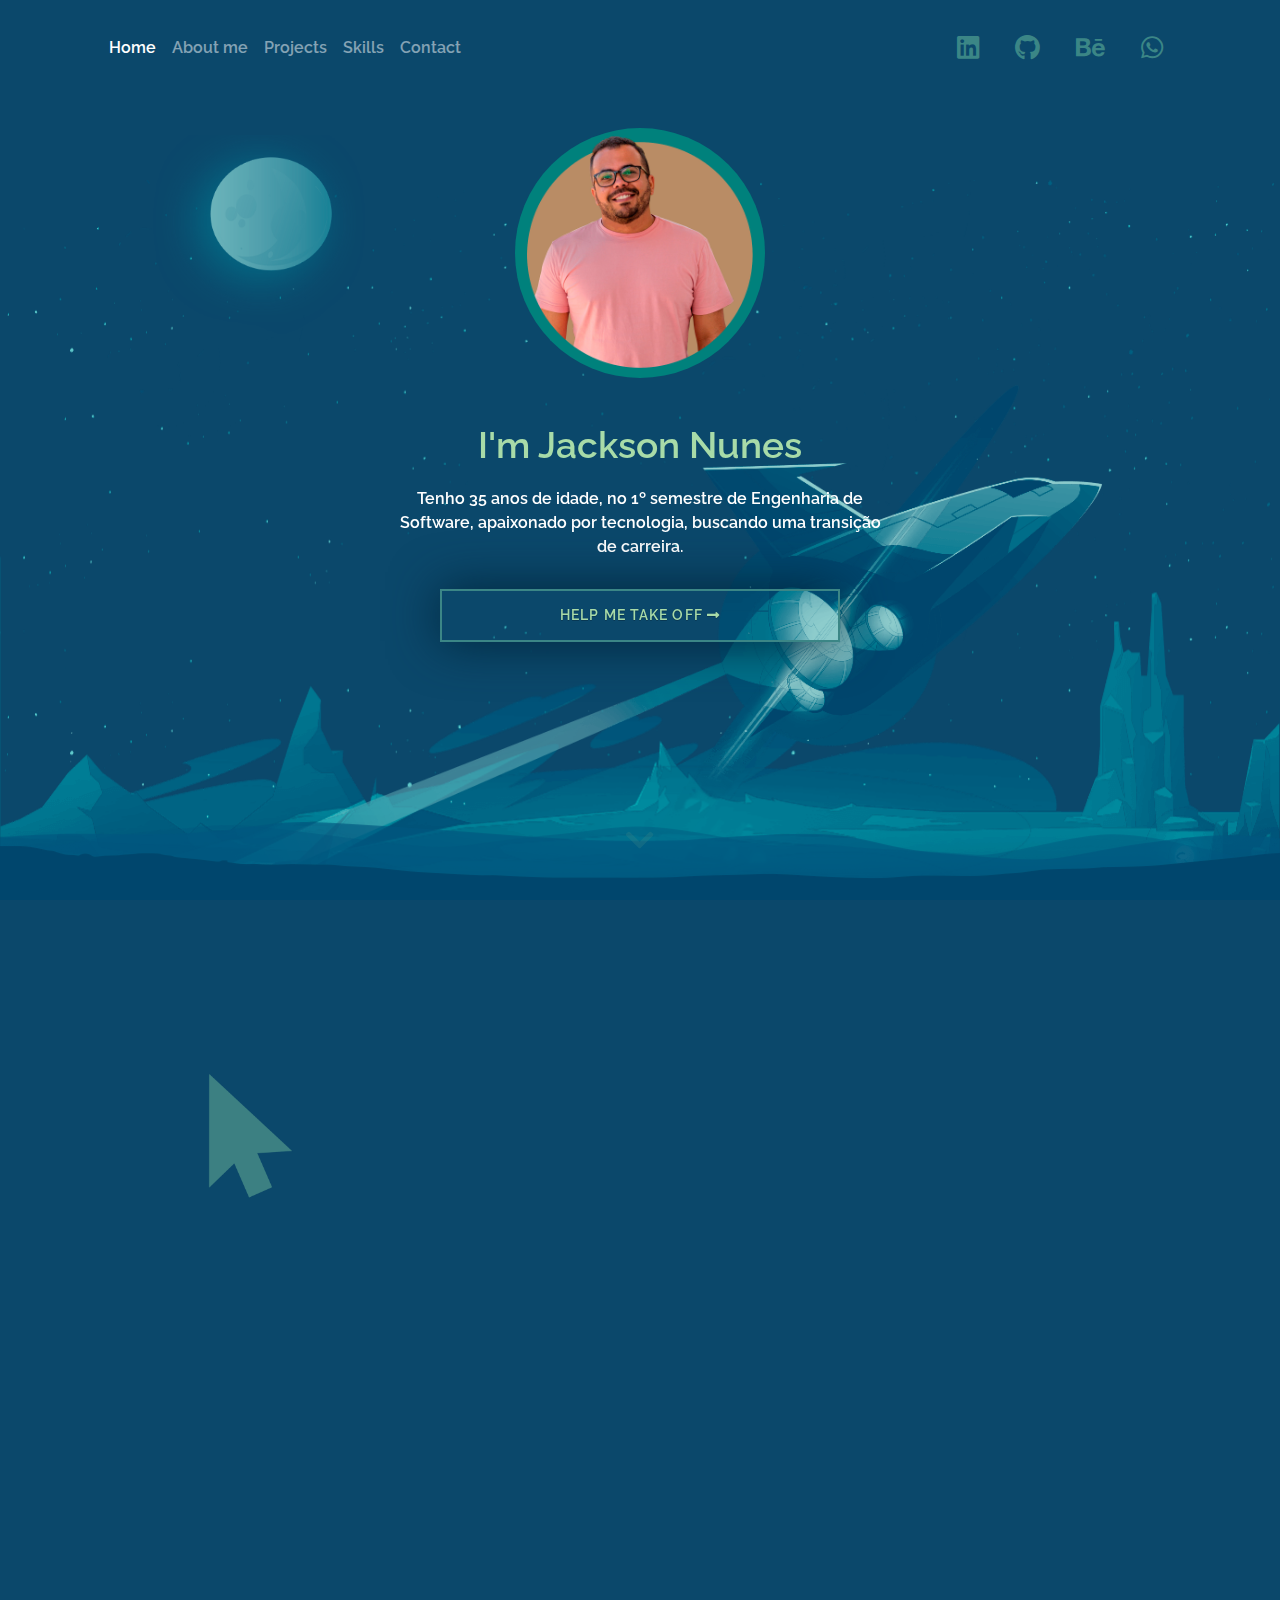
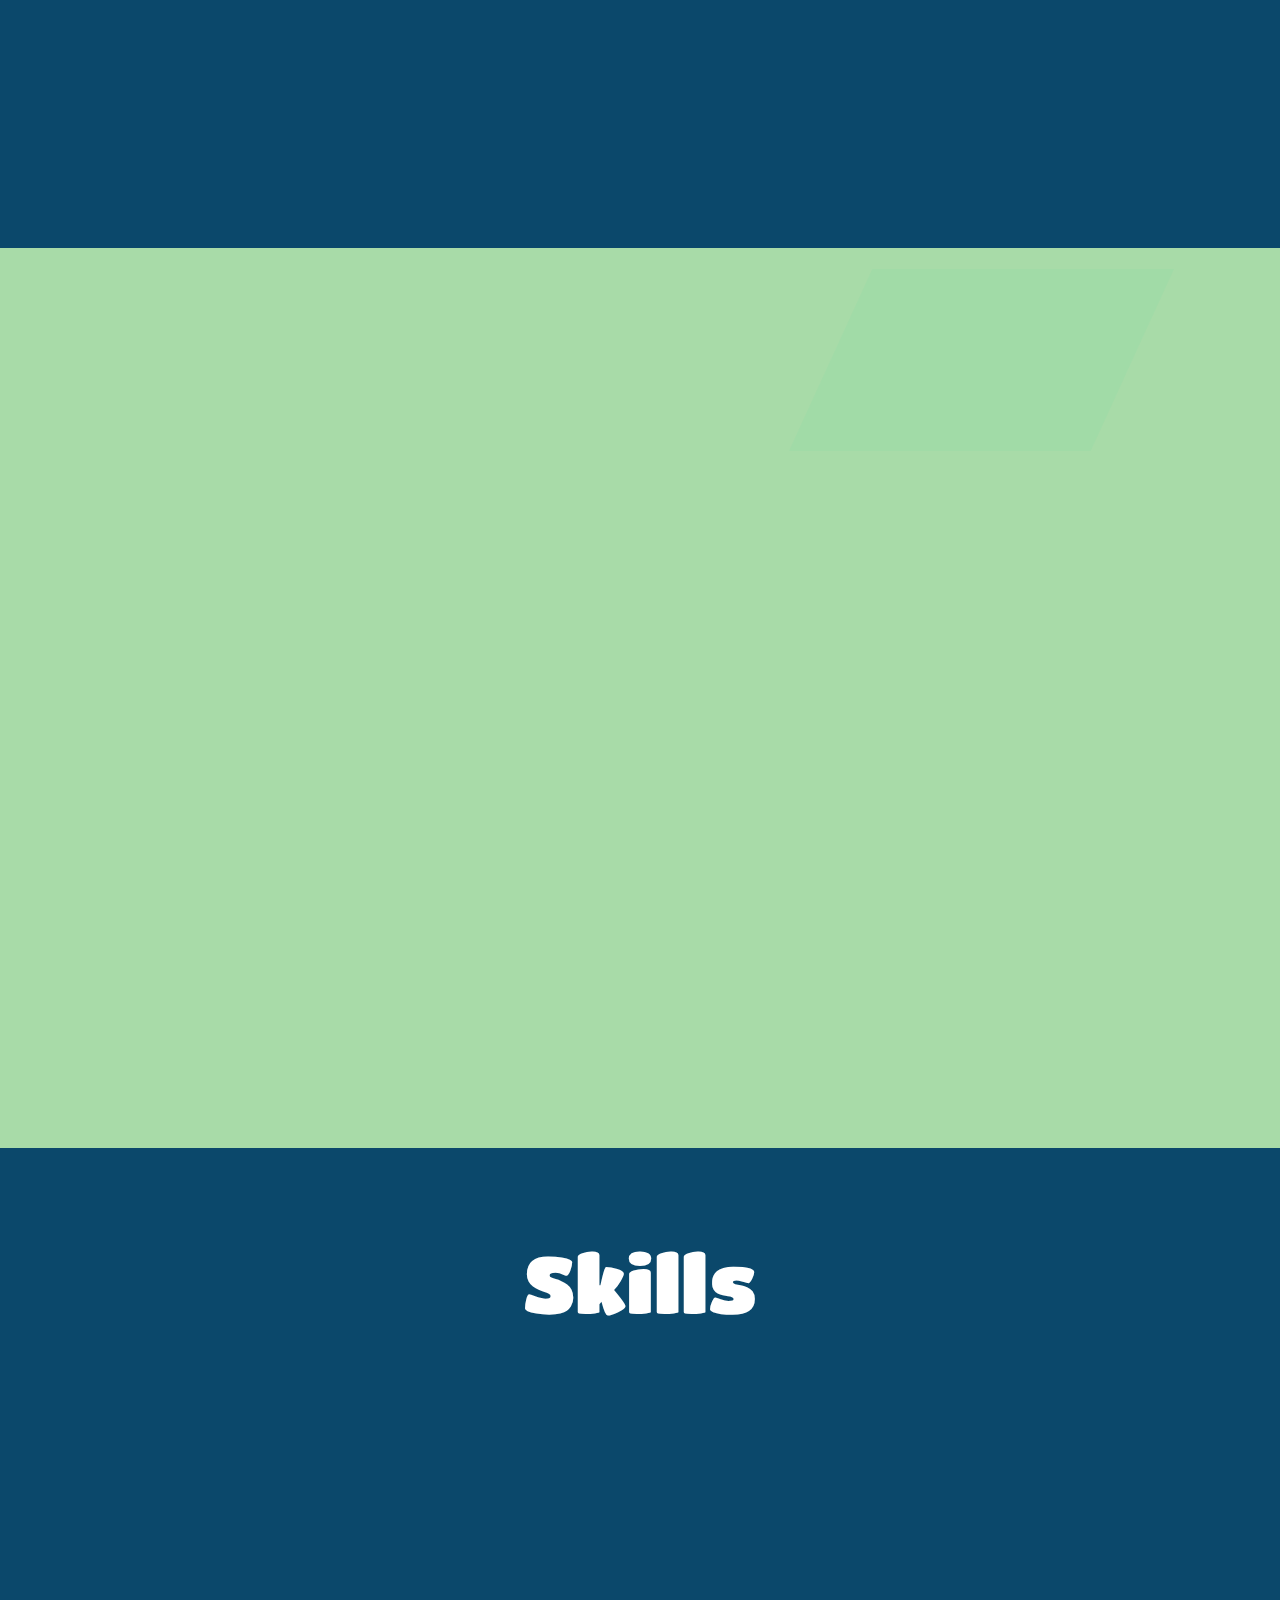
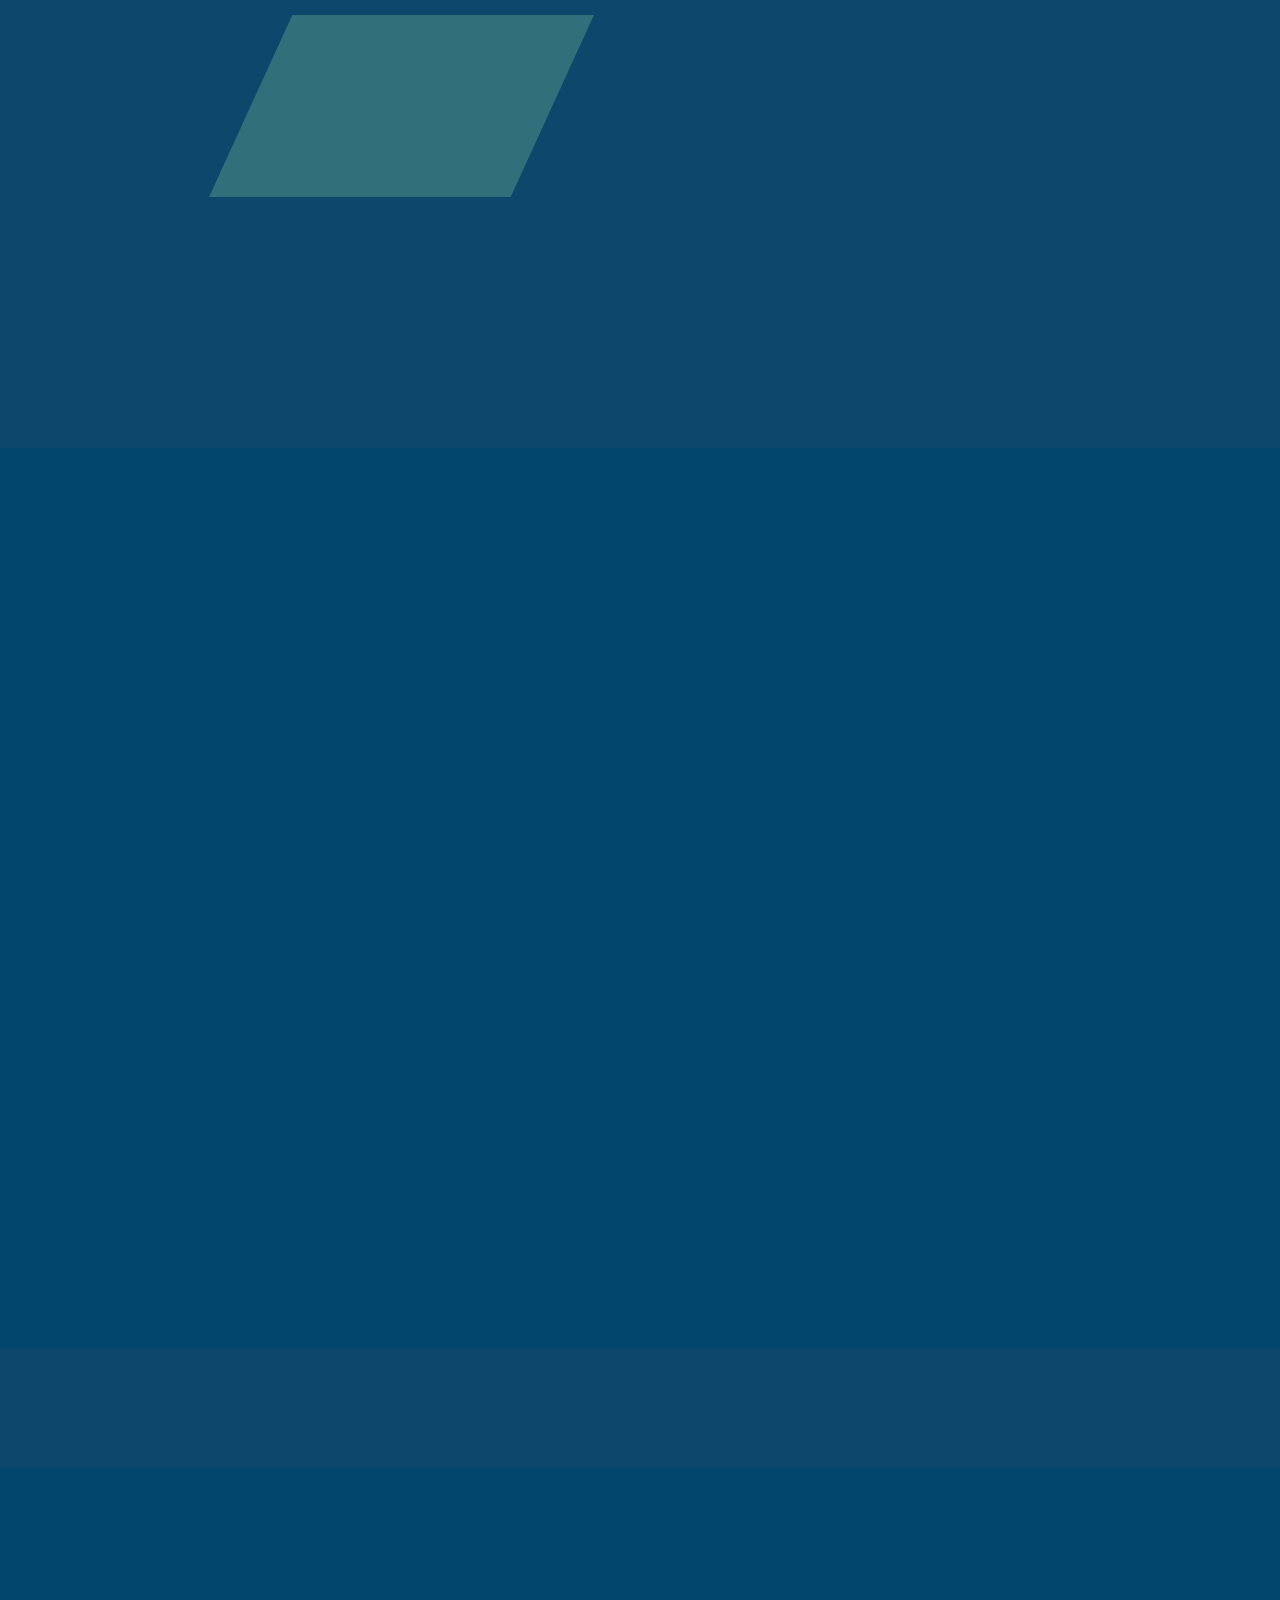
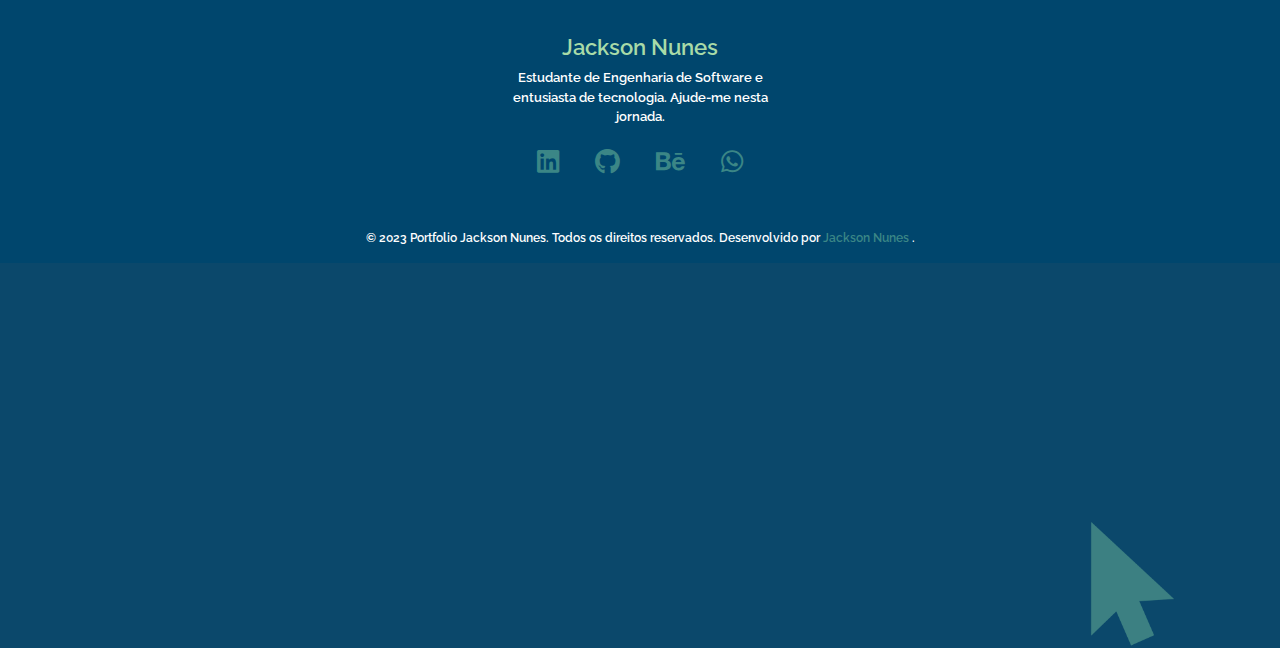
==== commit 1ac4f949: "ajustado informações no footer" ====
--- a/index.html
+++ b/index.html
@@ -302,7 +302,7 @@
                             <img src="/assets/images/perfil.jpg" alt="">
                         </div>
                         <h4 class="cor-verde pt-3">Jackson Nunes</h4>
-                        <p style="font-size: 13px;">Focado em ajudar você ou sua empresa a conquistar o seu espaço na Web, com criação de sites atraentes, com alta performance, conquistando o cliente final.</p>
+                        <p style="font-size: 13px;">Estudante de Engenharia de Software e entusiasta de tecnologia. Ajude-me nesta jornada.</p>
                         <div class="footer-social">
                             <div class="text-center d-inline">
                                 <a class="social-icons p-3" target="_blank" href="https://www.linkedin.com/in/jaconunes/" title="LinkedIn"><i class="fab fa-linkedin"></i></a>
@@ -317,7 +317,7 @@
             <div class="container">
                 <div class="row">
                     <div class="copyright col-12 text-center mt-5">
-                        <p>© 2023 Jack Web Design. Todos os direitos reservados. Desenvolvido por
+                        <p>© 2023 Portfolio Jackson Nunes. Todos os direitos reservados. Desenvolvido por
                             <spam>
                                 <a href="/">Jackson Nunes</a>
                             </spam>.</p>
